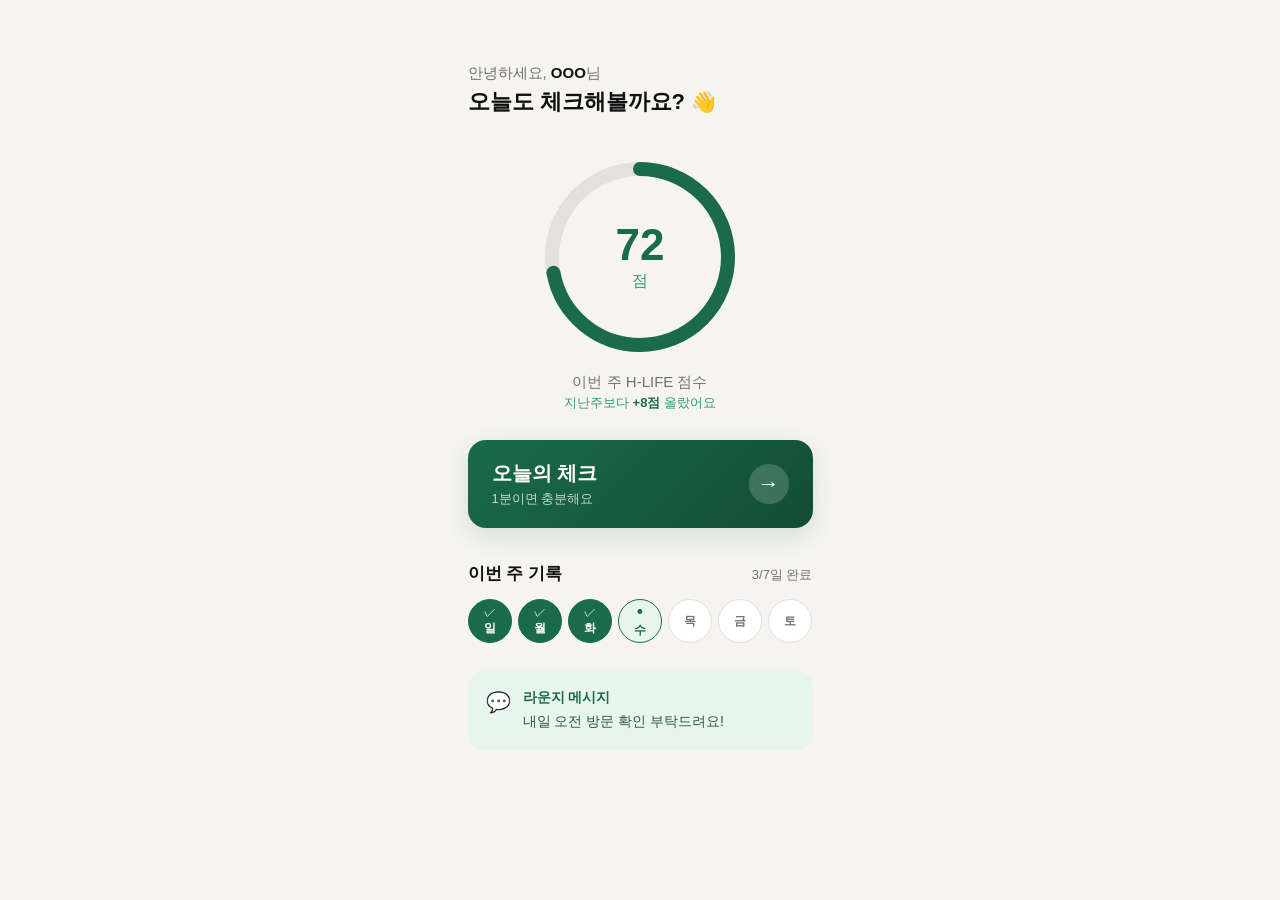
==== main.html @ 7ade0b0c "로그인 회원가입 완성, 메인페이지 데모" ====
<!DOCTYPE html>
<html lang="ko">
<head>
<meta charset="UTF-8">
<meta name="viewport" content="width=device-width, initial-scale=1.0">
<title>휴이락 - 홈</title>
<link rel="stylesheet" href="main-style.css">
</head>
<body>

<div class="page">
  <div class="card">

    <header class="header">
      <p class="greeting">안녕하세요, <strong id="user-name">OOO</strong>님</p>
      <h1 class="greeting-main">오늘도 체크해볼까요? <span class="wave">👋</span></h1>
    </header>

    <main class="body">

      <section class="score-section">
        <div class="score-ring">
          <svg viewBox="0 0 200 200" class="ring-svg">
            <circle class="ring-track" cx="100" cy="100" r="88"></circle>
            <circle class="ring-value" cx="100" cy="100" r="88" id="ring-progress"></circle>
          </svg>
          <div class="score-center">
            <span class="score-num" id="score-num">72</span>
            <span class="score-unit">점</span>
          </div>
        </div>
        <p class="score-label">이번 주 H-LIFE 점수</p>
        <p class="score-delta" id="score-delta">지난주보다 <strong>+8점</strong> 올랐어요</p>
      </section>

      <button type="button" class="cta-check" id="today-check-btn">
        <span class="cta-text">
          <span class="cta-title">오늘의 체크</span>
          <span class="cta-sub">1분이면 충분해요</span>
        </span>
        <span class="cta-arrow">→</span>
      </button>

      <section class="week-section">
        <div class="week-heading">
          <p class="section-title">이번 주 기록</p>
          <p class="week-count" id="week-count">3/7일 완료</p>
        </div>
        <div class="week-row" id="week-row">
          <div class="day done"><span class="day-mark">✓</span><span class="day-label">일</span></div>
          <div class="day done"><span class="day-mark">✓</span><span class="day-label">월</span></div>
          <div class="day done"><span class="day-mark">✓</span><span class="day-label">화</span></div>
          <div class="day today"><span class="day-mark">•</span><span class="day-label">수</span></div>
          <div class="day"><span class="day-label">목</span></div>
          <div class="day"><span class="day-label">금</span></div>
          <div class="day"><span class="day-label">토</span></div>
        </div>
      </section>

      <section class="notice">
        <span class="notice-icon">💬</span>
        <div class="notice-text">
          <p class="notice-title">라운지 메시지</p>
          <p class="notice-body">내일 오전 방문 확인 부탁드려요!</p>
        </div>
      </section>

    </main>
  </div>
</div>

<script src="main-script.js"></script>
</body>
</html>
---- main-style.css ----
:root {
  --primary: #1a6b4a;
  --primary-dark: #124d35;
  --secondary: #2e9e6e;
  --outline: #c7c7c7;
  --txt: #727272;
  --light: #e8f4ee;
  --secondary-bg: #eceedc;
  --page-bg: #f5f4f0;
  --track: #e3e1da;
  --shadow-sm: 0 2px 8px rgba(26, 107, 74, 0.06);
  --shadow-md: 0 8px 24px rgba(26, 107, 74, 0.14);
}

* { box-sizing: border-box; }

body {
  margin: 0;
  font-family: 'Apple SD Gothic Neo', 'Malgun Gothic', 'Noto Sans KR', -apple-system, sans-serif;
  background: var(--page-bg);
  color: #111;
}

.page {
  min-height: 100vh;
  display: flex;
  justify-content: center;
  padding: 40px 0 80px;
}

.card {
  width: 100%;
  max-width: 393px;
  padding: 0 24px;
}

/* ---------- Header ---------- */
.header { padding-top: 24px; }

.greeting {
  font-size: 15px;
  color: var(--txt);
  margin: 0 0 4px;
}

.greeting strong { color: #111; font-weight: 600; }

.greeting-main {
  font-size: 22px;
  font-weight: 800;
  margin: 0;
  display: flex;
  align-items: center;
  gap: 6px;
}

.wave { font-size: 20px; }

/* ---------- Score ring ---------- */
.body { padding-top: 28px; }

.score-section {
  display: flex;
  flex-direction: column;
  align-items: center;
  padding: 12px 0 28px;
}

.score-ring {
  position: relative;
  width: 200px;
  height: 200px;
}

.ring-svg { width: 100%; height: 100%; transform: rotate(-90deg); }

.ring-track {
  fill: none;
  stroke: var(--track);
  stroke-width: 14;
}

.ring-value {
  fill: none;
  stroke: var(--primary);
  stroke-width: 14;
  stroke-linecap: round;
  transition: stroke-dashoffset 0.8s cubic-bezier(0.4, 0, 0.2, 1);
}

.score-center {
  position: absolute;
  inset: 0;
  display: flex;
  flex-direction: column;
  align-items: center;
  justify-content: center;
}

.score-num {
  font-size: 44px;
  font-weight: 700;
  color: var(--primary);
  line-height: 1;
}

.score-unit {
  font-size: 16px;
  color: var(--secondary);
  margin-top: 4px;
}

.score-label {
  font-size: 15px;
  color: var(--txt);
  margin: 16px 0 2px;
}

.score-delta {
  font-size: 13px;
  color: var(--secondary);
  margin: 0;
}

.score-delta strong { color: var(--primary); }

/* ---------- CTA ---------- */
.cta-check {
  width: 100%;
  border: none;
  border-radius: 18px;
  background: linear-gradient(135deg, var(--primary), var(--primary-dark));
  color: #fff;
  padding: 20px 24px;
  display: flex;
  align-items: center;
  justify-content: space-between;
  cursor: pointer;
  box-shadow: var(--shadow-md);
  transition: transform 0.15s ease, box-shadow 0.15s ease;
}

.cta-check:hover { transform: translateY(-2px); }
.cta-check:active { transform: translateY(0); }

.cta-text { display: flex; flex-direction: column; align-items: flex-start; gap: 3px; }

.cta-title { font-size: 20px; font-weight: 700; }

.cta-sub { font-size: 13px; color: rgba(255, 255, 255, 0.75); }

.cta-arrow {
  font-size: 22px;
  width: 40px;
  height: 40px;
  border-radius: 50%;
  background: rgba(255, 255, 255, 0.18);
  display: flex;
  align-items: center;
  justify-content: center;
}

/* ---------- Week record ---------- */
.week-section { margin-top: 34px; }

.week-heading {
  display: flex;
  align-items: baseline;
  justify-content: space-between;
  margin-bottom: 14px;
}

.section-title { font-size: 17px; font-weight: 700; margin: 0; }

.week-count { font-size: 13px; color: var(--txt); margin: 0; }

.week-row {
  display: flex;
  justify-content: space-between;
  gap: 6px;
}

.day {
  flex: 1;
  aspect-ratio: 1;
  border-radius: 50%;
  border: 1.5px solid var(--track);
  background: #fff;
  display: flex;
  flex-direction: column;
  align-items: center;
  justify-content: center;
  gap: 1px;
}

.day-label { font-size: 12px; color: var(--txt); font-weight: 600; }

.day-mark { font-size: 12px; }

.day.done {
  background: var(--primary);
  border-color: var(--primary);
}

.day.done .day-label,
.day.done .day-mark { color: #fff; }

.day.today {
  border: 1.5px solid var(--primary);
  background: var(--light);
}

.day.today .day-label { color: var(--primary); }
.day.today .day-mark { color: var(--primary); font-size: 18px; line-height: 1; }

/* ---------- Notice ---------- */
.notice {
  margin-top: 28px;
  background: var(--light);
  border-radius: 16px;
  padding: 18px;
  display: flex;
  gap: 12px;
  align-items: flex-start;
}

.notice-icon { font-size: 20px; line-height: 1.3; }

.notice-title {
  font-size: 14px;
  font-weight: 700;
  color: var(--primary);
  margin: 0 0 4px;
}

.notice-body {
  font-size: 14px;
  color: #2f5a48;
  margin: 0;
  line-height: 1.5;
}

@media (max-width: 420px) {
  .card { padding: 0 18px; }
}
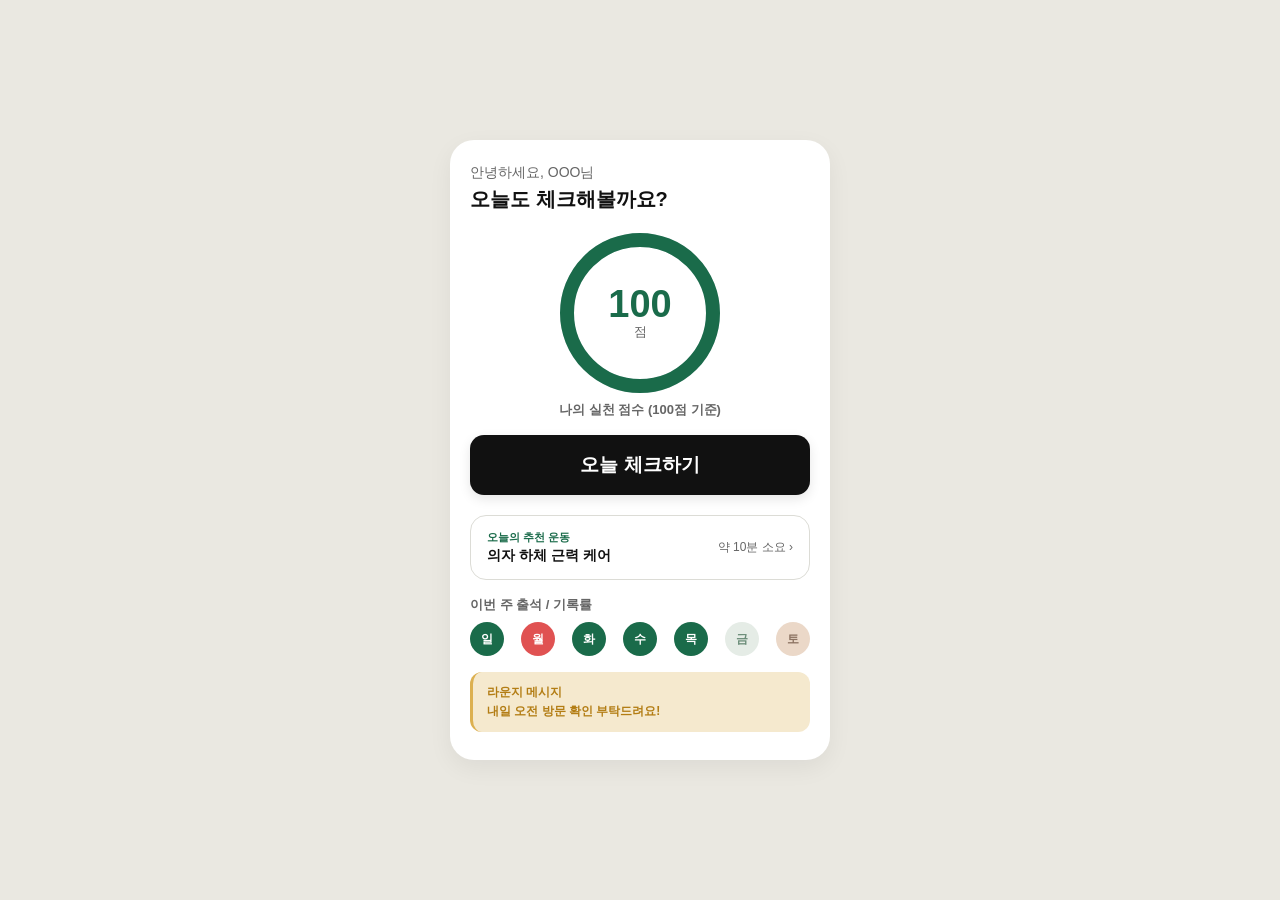
==== commit a725f260: "메인페이지 기본틀" ====
--- a/main.html
+++ b/main.html
@@ -2,73 +2,444 @@
 <html lang="ko">
 <head>
 <meta charset="UTF-8">
-<meta name="viewport" content="width=device-width, initial-scale=1.0">
-<title>휴이락 - 홈</title>
-<link rel="stylesheet" href="main-style.css">
+<meta name="viewport" content="width=device-width, initial-scale=1.0, maximum-scale=1.0, user-scalable=no">
+<title>휴이락</title>
+<style>
+/* ============================================================
+   휴이락 Design Tokens & CSS Reset
+   ============================================================ */
+:root {
+  --primary: #1a6b4a;
+  --primary-dark: #14523a;
+  --page-bg: #f5f4f0;
+  --card-bg: #f5f4f0;
+  --txt-main: #111111;
+  --txt-sub: #666666;
+  --outline: #dcdcd6;
+  --radius-btn: 14px;
+  --radius-box: 16px;
+}
+
+* {
+  box-sizing: border-box;
+  margin: 0;
+  padding: 0;
+  font-family: 'Apple SD Gothic Neo', 'Malgun Gothic', 'Noto Sans KR', sans-serif;
+  -webkit-font-smoothing: antialiased;
+}
+
+body {
+  background: var(--page-bg);
+  color: var(--txt-main);
+  display: flex;
+  justify-content: center;
+  align-items: center;
+  min-height: 100vh;
+  padding: 16px;
+}
+
+.card {
+  width: 100%;
+  max-width: 380px;
+  background: var(--card-bg);
+  padding: 24px 20px;
+  border-radius: 24px;
+  min-height: 620px;
+  display: flex;
+  flex-direction: column;
+  justify-content: space-between;
+  position: relative;
+}
+
+@media (min-width: 480px) {
+  body { background: #eae8e1; }
+  .card {
+    background: #ffffff;
+    box-shadow: 0 8px 24px rgba(0, 0, 0, 0.06);
+  }
+}
+
+.hidden { display: none !important; }
+
+/* 공통 버튼 스타일 */
+.btn {
+  width: 100%;
+  height: 54px;
+  border-radius: var(--radius-btn);
+  font-size: 16px;
+  font-weight: 700;
+  cursor: pointer;
+  display: flex;
+  align-items: center;
+  justify-content: center;
+  gap: 6px;
+  transition: all 0.15s ease;
+  border: 1.5px solid var(--outline);
+  background: #ffffff;
+  color: var(--txt-main);
+}
+
+.btn-primary {
+  background: var(--primary);
+  border-color: var(--primary);
+  color: #ffffff;
+}
+
+.btn-primary:active {
+  background: var(--primary-dark);
+}
+
+/* ============================================================
+   1. MAIN SCREEN
+   ============================================================ */
+.greeting { margin-bottom: 20px; }
+.greeting-sub { font-size: 14px; color: var(--txt-sub); margin-bottom: 4px; }
+.greeting-title { font-size: 20px; font-weight: 800; }
+
+.gauge-wrapper { display: flex; flex-direction: column; align-items: center; margin-bottom: 16px; }
+.gauge-chart { position: relative; width: 160px; height: 160px; margin-bottom: 8px; }
+.gauge-svg { width: 100%; height: 100%; transform: rotate(-90deg); }
+.gauge-bg { fill: none; stroke: #e2e8f0; stroke-width: 14; }
+.gauge-progress {
+  fill: none; stroke: var(--primary); stroke-width: 14; stroke-linecap: round;
+  stroke-dasharray: 458.67; stroke-dashoffset: 0;
+}
+.gauge-inner-text {
+  position: absolute; top: 0; left: 0; width: 100%; height: 100%;
+  display: flex; flex-direction: column; align-items: center; justify-content: center;
+}
+.score-num { font-size: 38px; font-weight: 800; color: var(--primary); line-height: 1; }
+.score-unit { font-size: 13px; color: var(--txt-sub); }
+.gauge-label { font-size: 13px; color: var(--txt-sub); font-weight: 600; }
+
+/* 핵심 액션 버튼 (가장 크게) */
+.btn-main-check {
+  height: 60px;
+  font-size: 19px;
+  font-weight: 800;
+  background: #111111;
+  color: #ffffff;
+  border: none;
+  margin-bottom: 20px;
+  box-shadow: 0 4px 12px rgba(0,0,0,0.1);
+}
+
+/* 오늘의 추천 운동 (1개) */
+.rec-exercise-card {
+  background: #ffffff;
+  border: 1.5px solid var(--outline);
+  border-radius: var(--radius-box);
+  padding: 14px 16px;
+  margin-bottom: 16px;
+  display: flex;
+  align-items: center;
+  justify-content: space-between;
+}
+.rec-title { font-size: 11px; font-weight: 800; color: var(--primary); text-transform: uppercase; margin-bottom: 2px; }
+.rec-name { font-size: 14px; font-weight: 700; color: #111; }
+.rec-tag { font-size: 12px; color: var(--txt-sub); }
+
+.weekly-section { margin-bottom: 16px; }
+.weekly-title { font-size: 13px; font-weight: 700; margin-bottom: 8px; color: var(--txt-sub); }
+.weekly-grid { display: flex; justify-content: space-between; }
+.day-circle {
+  width: 34px; height: 34px; border-radius: 50%; display: flex;
+  align-items: center; justify-content: center; font-size: 12px; font-weight: 700;
+}
+.done-green { background: var(--primary); color: #fff; }
+.done-red { background: #e05252; color: #fff; }
+.done-lightgreen { background: #e5ece6; color: #6a8c78; }
+.future { background: #ebd8c8; color: #8c7362; }
+
+.lounge-box {
+  background: #f5e9ce; border-left: 3px solid #dcb050; border-radius: 12px; padding: 12px 14px;
+}
+.lounge-title { font-size: 12px; font-weight: 800; color: #b37d14; margin-bottom: 2px; }
+.lounge-desc { font-size: 12px; color: #b37d14; font-weight: 600; }
+
+/* ============================================================
+   2. CHECK PROCESS SCREEN (DAILY / INITIAL / WEEKLY)
+   ============================================================ */
+.check-header {
+  display: flex;
+  align-items: center;
+  justify-content: space-between;
+  margin-bottom: 16px;
+}
+.check-badge {
+  font-size: 12px;
+  font-weight: 800;
+  color: var(--primary);
+  background: #e8f4ee;
+  padding: 4px 10px;
+  border-radius: 20px;
+}
+.progress-bar-bg { width: 100%; height: 8px; background: #e8f0eb; border-radius: 10px; overflow: hidden; margin-bottom: 28px; }
+.progress-bar-fill { width: 20%; height: 100%; background: var(--primary); transition: width 0.3s ease; }
+
+.q-title { font-size: 21px; font-weight: 800; line-height: 1.4; margin-bottom: 28px; }
+
+.option-list { display: flex; flex-direction: column; gap: 10px; }
+.option-btn {
+  width: 100%; height: 52px; border-radius: 14px; border: 1.5px solid var(--outline);
+  background: #fff; font-size: 16px; font-weight: 600; color: #333; text-align: left;
+  padding: 0 18px; cursor: pointer; display: flex; align-items: center; justify-content: space-between;
+  transition: all 0.15s ease;
+}
+.option-btn:active { border-color: var(--primary); background: #f0fdf4; }
+
+/* ============================================================
+   3. CHECK SUCCESS SCREEN
+   ============================================================ */
+.success-head { text-align: center; margin-top: 10px; }
+.success-icon {
+  width: 50px; height: 50px; border-radius: 50%; background: #e0f2fe; color: var(--primary);
+  display: flex; align-items: center; justify-content: center; margin: 0 auto 12px;
+  border: 1px solid #bae6fd; font-size: 20px; font-weight: 800;
+}
+.success-title { font-size: 20px; font-weight: 800; margin-bottom: 4px; }
+.success-sub { font-size: 13px; color: var(--txt-sub); }
+
+.score-card {
+  background: #e8f4ee; border-radius: 20px; padding: 20px; text-align: center; margin: 20px 0;
+}
+.score-card-label { font-size: 12px; font-weight: 700; color: var(--primary); margin-bottom: 6px; }
+.score-card-val { font-size: 40px; font-weight: 900; color: #111; line-height: 1; }
+.score-card-max { font-size: 12px; color: var(--txt-sub); margin-top: 4px; margin-bottom: 12px; }
+.score-bar-bg { width: 100%; height: 8px; background: #cce7d8; border-radius: 4px; overflow: hidden; }
+.score-bar-fill { width: 100%; height: 100%; background: var(--primary); transition: width 0.5s ease; }
+
+.guide-text { text-align: center; font-size: 13px; color: var(--txt-sub); line-height: 1.4; margin-bottom: 16px; }
+.btn-group { display: flex; flex-direction: column; gap: 8px; }
+
+</style>
 </head>
 <body>
 
-<div class="page">
-  <div class="card">
-
-    <header class="header">
-      <p class="greeting">안녕하세요, <strong id="user-name">OOO</strong>님</p>
-      <h1 class="greeting-main">오늘도 체크해볼까요? <span class="wave">👋</span></h1>
-    </header>
-
-    <main class="body">
-
-      <section class="score-section">
-        <div class="score-ring">
-          <svg viewBox="0 0 200 200" class="ring-svg">
-            <circle class="ring-track" cx="100" cy="100" r="88"></circle>
-            <circle class="ring-value" cx="100" cy="100" r="88" id="ring-progress"></circle>
+<div class="card">
+
+  <!-- ==================== 1. Main Home ==================== -->
+  <section id="screen-main">
+    <div>
+      <div class="greeting">
+        <p class="greeting-sub">안녕하세요, OOO님</p>
+        <h1 class="greeting-title">오늘도 체크해볼까요?</h1>
+      </div>
+
+      <!-- 나의 실천 점수 (100점 기준) -->
+      <div class="gauge-wrapper">
+        <div class="gauge-chart">
+          <svg class="gauge-svg" viewBox="0 0 160 160">
+            <circle class="gauge-bg" cx="80" cy="80" r="73"></circle>
+            <circle class="gauge-progress" id="main-gauge-circle" cx="80" cy="80" r="73"></circle>
           </svg>
-          <div class="score-center">
-            <span class="score-num" id="score-num">72</span>
+          <div class="gauge-inner-text">
+            <span class="score-num" id="main-score-display">100</span>
             <span class="score-unit">점</span>
           </div>
         </div>
-        <p class="score-label">이번 주 H-LIFE 점수</p>
-        <p class="score-delta" id="score-delta">지난주보다 <strong>+8점</strong> 올랐어요</p>
-      </section>
-
-      <button type="button" class="cta-check" id="today-check-btn">
-        <span class="cta-text">
-          <span class="cta-title">오늘의 체크</span>
-          <span class="cta-sub">1분이면 충분해요</span>
-        </span>
-        <span class="cta-arrow">→</span>
-      </button>
-
-      <section class="week-section">
-        <div class="week-heading">
-          <p class="section-title">이번 주 기록</p>
-          <p class="week-count" id="week-count">3/7일 완료</p>
+        <span class="gauge-label">나의 실천 점수 (100점 기준)</span>
+      </div>
+
+      <!-- 핵심 버튼: 오늘 체크하기 (가장 크게 표시) -->
+      <button type="button" class="btn btn-main-check" id="btn-start-daily">오늘 체크하기</button>
+
+      <!-- 오늘의 추천 운동 (1개만 제시) -->
+      <div class="rec-exercise-card">
+        <div>
+          <p class="rec-title">오늘의 추천 운동</p>
+          <p class="rec-name">의자 하체 근력 케어</p>
         </div>
-        <div class="week-row" id="week-row">
-          <div class="day done"><span class="day-mark">✓</span><span class="day-label">일</span></div>
-          <div class="day done"><span class="day-mark">✓</span><span class="day-label">월</span></div>
-          <div class="day done"><span class="day-mark">✓</span><span class="day-label">화</span></div>
-          <div class="day today"><span class="day-mark">•</span><span class="day-label">수</span></div>
-          <div class="day"><span class="day-label">목</span></div>
-          <div class="day"><span class="day-label">금</span></div>
-          <div class="day"><span class="day-label">토</span></div>
+        <span class="rec-tag">약 10분 소요 ›</span>
+      </div>
+
+      <!-- 이번 주 출석/기록률 -->
+      <div class="weekly-section">
+        <h2 class="weekly-title">이번 주 출석 / 기록률</h2>
+        <div class="weekly-grid">
+          <div class="day-circle done-green">일</div>
+          <div class="day-circle done-red">월</div>
+          <div class="day-circle done-green">화</div>
+          <div class="day-circle done-green">수</div>
+          <div class="day-circle done-green">목</div>
+          <div class="day-circle done-lightgreen">금</div>
+          <div class="day-circle future">토</div>
         </div>
-      </section>
-
-      <section class="notice">
-        <span class="notice-icon">💬</span>
-        <div class="notice-text">
-          <p class="notice-title">라운지 메시지</p>
-          <p class="notice-body">내일 오전 방문 확인 부탁드려요!</p>
+      </div>
+    </div>
+
+    <!-- 라운지 메시지 (직원 공지) -->
+    <div class="lounge-box">
+      <div class="lounge-title">라운지 메시지</div>
+      <div class="lounge-desc">내일 오전 방문 확인 부탁드려요!</div>
+    </div>
+  </section>
+
+
+  <!-- ==================== 2. Check Process (Daily / Weekly / Initial) ==================== -->
+  <section id="screen-check" class="hidden">
+    <div>
+      <div class="check-header">
+        <span class="check-badge" id="check-type-badge">매일 체크</span>
+        <span style="font-size: 12px; color: var(--txt-sub);" id="check-time-estimate">약 30초 소요</span>
+      </div>
+      <div class="progress-bar-bg">
+        <div class="progress-bar-fill" id="check-progress"></div>
+      </div>
+      <h2 class="q-title" id="q-title">질문 텍스트가 표시됩니다</h2>
+
+      <div class="option-list" id="option-container">
+        <!-- 동적 선택지 생성 -->
+      </div>
+    </div>
+  </section>
+
+
+  <!-- ==================== 3. Check Success ==================== -->
+  <section id="screen-success" class="hidden">
+    <div>
+      <div class="success-head">
+        <div class="success-icon">✓</div>
+        <h2 class="success-title">오늘의 체크 완료!</h2>
+        <p class="success-sub">모든 항목이 성공적으로 기록되었습니다</p>
+      </div>
+
+      <div class="score-card">
+        <p class="score-card-label">오늘 실천 점수</p>
+        <p class="score-card-val" id="result-score">100</p>
+        <p class="score-card-max">/ 100점</p>
+        <div class="score-bar-bg">
+          <div class="score-bar-fill" id="result-bar"></div>
         </div>
-      </section>
-
-    </main>
-  </div>
+      </div>
+
+      <p class="guide-text">체크 결과가 저장을 마쳤습니다.<br>주간 분석 및 H-TYPE을 확인해보세요.</p>
+    </div>
+
+    <div class="btn-group">
+      <button type="button" class="btn btn-primary" id="btn-to-main-done">메인 홈으로 이동</button>
+    </div>
+  </section>
+
 </div>
 
-<script src="main-script.js"></script>
+<script>
+(function() {
+  // 1. 매일 체크 질문 데이터 (30초~1분 프로세스)
+  const dailyQuestions = [
+    {
+      title: "1. 오늘 20분 이상 걸으셨나요?",
+      options: [
+        { txt: "예", score: 20 },
+        { txt: "아니오", score: 0 },
+        { txt: "10분 정도", score: 10 }
+      ]
+    },
+    {
+      title: "2. 오늘 오래 앉아있는 시간을<br>중간에 끊으셨나요?",
+      options: [
+        { txt: "예", score: 20 },
+        { txt: "아니오", score: 0 }
+      ]
+    },
+    {
+      title: "3. 오늘 스트레칭이나<br>가벼운 운동을 하셨나요?",
+      options: [
+        { txt: "예", score: 20 },
+        { txt: "아니오", score: 0 }
+      ]
+    },
+    {
+      title: "4. 오늘 몸에 통증이나<br>불편감이 있었나요?",
+      options: [
+        { txt: "없음", score: 20 },
+        { txt: "조금 있음", score: 10 },
+        { txt: "심함", score: 0 }
+      ]
+    },
+    {
+      title: "5. 오늘 컨디션은 어떤가요?",
+      options: [
+        { txt: "좋음", score: 20 },
+        { txt: "보통", score: 10 },
+        { txt: "나쁨", score: 0 }
+      ]
+    }
+  ];
+
+  let currentQIndex = 0;
+  let accumulatedScore = 0;
+
+  // DOM Elements
+  const screens = {
+    main: document.getElementById('screen-main'),
+    check: document.getElementById('screen-check'),
+    success: document.getElementById('screen-success')
+  };
+
+  function showScreen(targetKey) {
+    Object.keys(screens).forEach(key => {
+      screens[key].classList.toggle('hidden', key !== targetKey);
+    });
+  }
+
+  // 질문 출력 함수
+  function renderDailyQuestion() {
+    const q = dailyQuestions[currentQIndex];
+    document.getElementById('q-title').innerHTML = q.title;
+    
+    // 진행률 계산
+    const progressPercent = ((currentQIndex + 1) / dailyQuestions.length) * 100;
+    document.getElementById('check-progress').style.width = `${progressPercent}%`;
+
+    const container = document.getElementById('option-container');
+    container.innerHTML = '';
+
+    q.options.forEach(opt => {
+      const btn = document.createElement('button');
+      btn.className = 'option-btn';
+      btn.innerHTML = `<span>${opt.txt}</span><span style="color:var(--txt-sub); font-size:14px;">›</span>`;
+      btn.onclick = () => {
+        accumulatedScore += opt.score;
+        currentQIndex++;
+        if (currentQIndex < dailyQuestions.length) {
+          renderDailyQuestion();
+        } else {
+          finishDailyCheck();
+        }
+      };
+      container.appendChild(btn);
+    });
+  }
+
+  function finishDailyCheck() {
+    // 결과 반영
+    document.getElementById('result-score').textContent = accumulatedScore;
+    document.getElementById('result-bar').style.width = `${accumulatedScore}%`;
+    
+    // 메인 게이지 반영
+    document.getElementById('main-score-display').textContent = accumulatedScore;
+    const offset = 458.67 - (458.67 * accumulatedScore / 100);
+    document.getElementById('main-gauge-circle').style.strokeDashoffset = offset;
+
+    showScreen('success');
+  }
+
+  // Event Listeners
+  document.getElementById('btn-start-daily').onclick = () => {
+    currentQIndex = 0;
+    accumulatedScore = 0;
+    document.getElementById('check-type-badge').textContent = "매일 체크";
+    document.getElementById('check-time-estimate').textContent = "약 30초 소요";
+    renderDailyQuestion();
+    showScreen('check');
+  };
+
+  document.getElementById('btn-to-main-done').onclick = () => {
+    showScreen('main');
+  };
+
+})();
+</script>
 </body>
-</html>
+</html>
